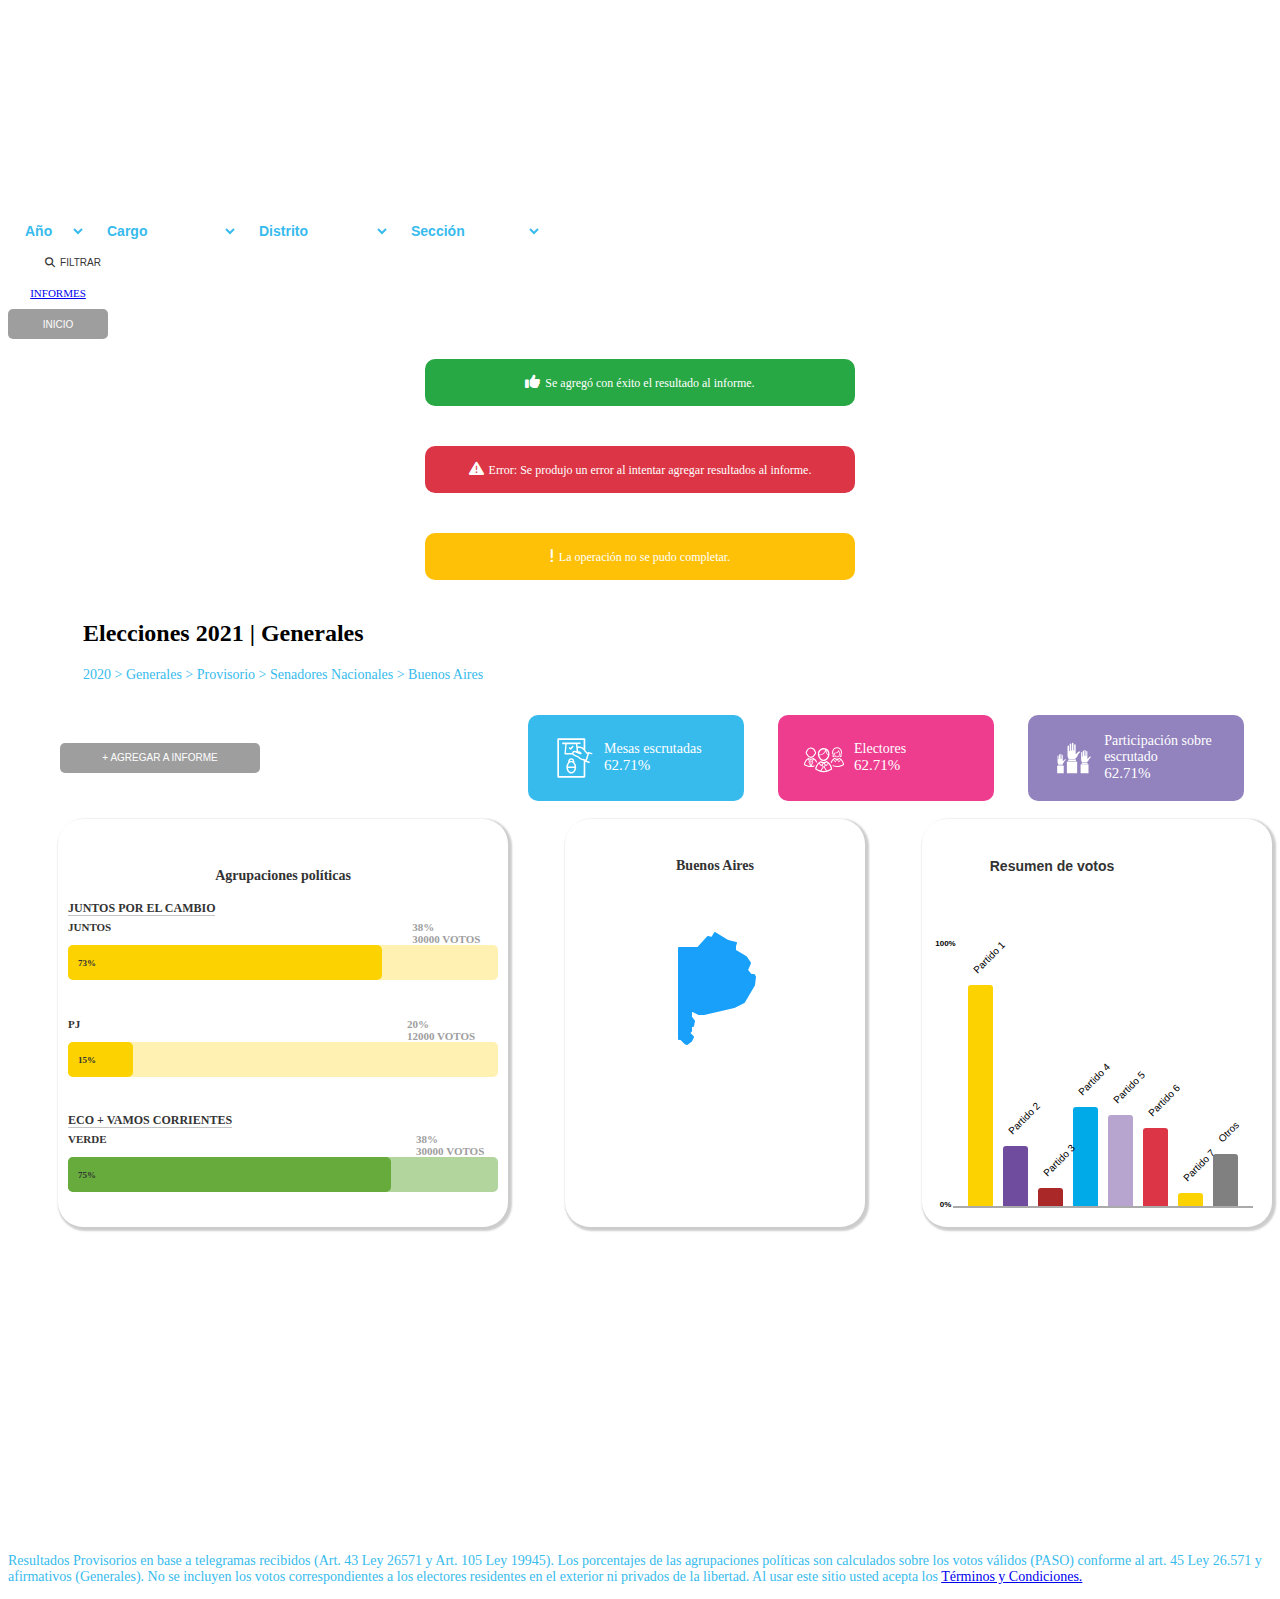
==== generales.html @ 46544682 "Combo secciones" ====
<!DOCTYPE html>
<html lang="es">

<head>
    <meta charset="UTF-8" />
    <meta name="viewport" content="width=device-width, initial-scale=1.0" />
    <title>Sistema de Publicación de Resultados Electorales</title>
    <link rel="shortcut icon" type="image/png" href="img/icons/favicon-16x16.png">
    <link rel="stylesheet" href="https://cdnjs.cloudflare.com/ajax/libs/font-awesome/6.4.2/css/all.min.css">
    <script src="js/general.js" defer></script>
    <!-- Estilos CSS -->
    <link rel="stylesheet" href="css/common.css" />
    <link rel="stylesheet" href="CSS/pages/generales.css" />
</head>

<body>
    <header>
        <!--Barra de logo portal-->
        <div class="header-page">
            <a href="index.html">
                <img src="img/Logo_DINE_negativo.png" alt="logo" class="logo" href="index.html">
            </a>
        </div>
        <!--Barra de menú principal-->

        <div class="segunda-cabecera">

            <div class="desplegables">
                <select id="filtro-año">
                    <option selected disabled>Año</option>
                </select>
                <select id="filtro-cargo">
                    <option selected disabled>Cargo</option>
                </select>
                <select id="filtro-distrito">
                    <option selected disabled>Distrito</option>
                </select>
                <input type="hidden" id="hdSeccionProvincial" name="hdSeccionProvincial">
                <select id="filtro-seccion">
                    <option selected disabled>Sección</option>
                </select>
            </div>



            <button id="boton-filtro"><i class="fa-solid fa-search"></i><span
                    class="texto-boton"></span>Filtrar</button>
            <a class="active" href="informes.html">Informes</a>
            <!--<a href="#contact">Contacto</a>-->
            <div class="contenedor-boton-inicio">
                <a href="index.html"><button id="boton-inicio">Inicio</button></a>
            </div>

        </div>



    </header>
    <!-- Contenido principal de la página -->
    <main>
        <section id="sec-titulo">
            <!--Seccion para agregar una palicula favorita por codigo-->
            <div class="container">
                <div class="mensaje-1"><i class="fa-solid fa-thumbs-up"></i>Se agregó con éxito el resultado al informe.
                </div>
                <div class="mensaje-2"><i class="fa-solid fa-exclamation-triangle"></i>Error: Se produjo un error al
                    intentar agregar resultados al informe.</div>
                <div class="mensaje-3"><i class="fa-solid fa-exclamation"></i>La operación no se pudo completar.</div>
            </div>
            <h2>Elecciones 2021 | Generales</h2>
            <p>2020 > Generales > Provisorio > Senadores Nacionales > Buenos Aires</p>

        </section>
        <section id="sec-contenido">
            <!--Seccion para contenido de la página-->

            <table>

                <tr>
                    <td id="boton-celda">
                        <button id="agregar-informe">+ AGREGAR A INFORME</button>
                    </td>

                    <div class="recuadros-informativos">

                        <td>


                            <div id="mesas-escrutadas">
                                <svg version="1.1" id="Capa_1" xmlns="http://www.w3.org/2000/svg"
                                    xmlns:xlink="http://www.w3.org/1999/xlink" x="0px" y="0px" width="841.889px"
                                    height="595.281px" viewBox="0 0 841.889 595.281"
                                    enable-background="new 0 0 841.889 595.281" xml:space="preserve"
                                    class="v-icon__component theme--light"
                                    style="font-size: 50px; height: 50px; width: 60px;">
                                    <g>
                                        <path fill="#FFFFFF"
                                            d="M671.434,227.503l-43.614-14.145c-2.358-1.179-4.716-1.179-8.252,1.179
                                                                c-2.357,1.179-4.715,3.536-4.715,5.894l-1.179,3.536c-9.431-8.251-22.396-20.039-34.185-35.363V31.827
                                                                c0-7.072-5.894-11.788-11.788-11.788H198.746c-7.073,0-11.788,5.895-11.788,11.788v530.448c0,7.072,4.715,11.787,11.788,11.787
                                                                h368.955c7.073,0,11.788-4.715,11.788-11.787V348.917c1.179,2.357,3.536,3.536,4.715,4.716l44.794,14.145c1.179,0,2.357,0,3.536,0
                                                                c4.715,0,8.251-2.357,9.43-7.072s-1.179-10.609-5.894-12.967l0,0l-34.185-11.787l30.648-102.554l34.185,10.608l0,0
                                                                c4.715,1.179,10.608-1.179,12.966-7.072C679.685,234.576,676.149,228.682,671.434,227.503z M555.914,550.487H210.533V43.615
                                                                h345.381v113.162c-29.47-25.934-77.799-21.218-83.693-20.039l-3.536-34.185h35.363c5.894,0,10.609-4.715,10.609-10.609
                                                                c0-5.894-4.716-10.608-10.609-10.608H262.4c-4.715,2.357-9.43,7.072-9.43,12.966c0,5.895,4.715,10.609,10.608,10.609h35.363
                                                                l-11.787,132.022c0,2.357,1.179,5.894,2.357,8.251c2.357,2.358,4.715,3.537,7.072,3.537h103.731
                                                                c5.895,9.43,15.324,12.966,16.503,14.145c0,0,29.47,15.324,51.866,24.755c12.967,5.894,15.324,9.43,20.039,14.145
                                                                c2.357,3.537,5.894,7.073,10.609,10.609c14.146,12.967,34.185,14.146,40.078,15.324l17.682,4.715L555.914,550.487z
                                                                M456.897,203.927l-8.251-3.536c-1.179-1.179-17.682-8.251-31.827-3.536c-8.251,2.357-14.145,8.251-18.86,17.682
                                                                c-2.357,4.715-3.536,8.251-3.536,12.967h-87.229l10.608-122.593h130.844L456.897,203.927z M585.383,319.448l-42.436-11.788
                                                                c-1.179,0-2.357,0-3.536,0c0,0-17.682,0-28.291-9.431c-3.536-3.536-5.894-7.072-8.251-9.43
                                                                c-5.894-7.073-11.788-12.967-27.112-20.039c-22.396-9.431-50.687-24.755-51.865-24.755c0,0-7.073-3.536-9.431-9.43
                                                                c-1.179-3.536-1.179-7.072,1.179-10.609c2.357-4.715,4.716-5.894,7.073-7.072c5.894-2.357,14.145,1.179,17.682,2.357l62.475,25.933
                                                                c4.715,1.18,15.324,4.716,22.396-2.357c4.715-4.715,3.536-11.787-2.357-21.218c-10.609-16.503-29.469-20.039-37.721-20.039
                                                                c-1.179,0-2.357,0-2.357,0c-1.179,0-2.357,0-3.536,0l0,0l-4.716-36.542l-1.179-8.251c0,0,0,0,1.179,0
                                                                c0,0,56.581-8.252,76.621,24.754c15.323,25.933,38.899,50.688,56.58,62.475L585.383,319.448z">
                                        </path>
                                        <path fill="#FFFFFF"
                                            d="M368.49,179.174c2.357,1.179,3.536,2.357,5.894,2.357l0,0l0,0c3.536,0,5.895-1.179,8.252-3.536
                                                                l29.469-35.363c3.536-4.715,2.357-10.609-1.179-14.146c-2.357-1.179-4.715-2.357-7.072-2.357c-2.358,0-4.716,1.179-7.073,3.536
                                                                l-12.966,15.324l-9.431,11.788l-5.894-4.716l-4.715-3.536c-4.716-3.536-10.609-2.357-14.146,2.357
                                                                c-3.536,4.716-2.357,10.609,2.357,14.146L368.49,179.174z">
                                        </path>
                                        <path fill="#FFFFFF"
                                            d="M427.428,359.526c0-2.357,0-3.536,0-5.894c0,0,0,0,0-1.18l0,0l0,0c0-28.29-20.039-50.688-44.793-50.688
                                                                c-24.755,0-44.794,22.397-44.794,50.688l0,0l0,0c0,2.358,0,4.716,0,7.073c-14.145,16.503-23.575,40.078-23.575,67.189l0,0l0,0
                                                                c0,48.33,30.648,88.408,68.369,88.408c37.72,0,68.368-40.078,68.368-88.408l0,0l0,0
                                                                C451.003,399.604,441.573,376.029,427.428,359.526z M382.635,495.085c-23.576,0-43.615-25.933-47.151-57.76h94.302
                                                                C427.428,469.152,407.389,495.085,382.635,495.085z M406.21,344.202c-7.073-3.536-15.324-5.894-23.575-5.894
                                                                c-8.252,0-16.503,2.357-23.576,5.894c3.537-12.967,12.967-21.218,23.576-21.218C394.422,321.805,403.853,331.235,406.21,344.202z
                                                                M382.635,358.347c23.575,0,43.614,24.754,47.15,57.76h-94.302C339.02,383.101,359.059,358.347,382.635,358.347z">
                                        </path>
                                    </g>


                                    <div id="textos-recuadros">
                                        <p>Mesas escrutadas
                                        <div id="textos-recuadros-2">62.71%</div>
                                        </p>
                                    </div>
                                </svg>
                            </div>
                        </td>
                        <td>
                            <div id="electores">
                                <svg version="1.1" id="Layer_1" xmlns="http://www.w3.org/2000/svg"
                                    xmlns:xlink="http://www.w3.org/1999/xlink" x="0px" y="0px" width="841.889px"
                                    height="595.281px" viewBox="0 0 841.889 595.281"
                                    enable-background="new 0 0 841.889 595.281" xml:space="preserve"
                                    class="v-icon__component theme--light"
                                    style="font-size: 50px; height: 50px; width: 60px;">
                                    <title>comunidad</title>
                                    <path fill="#FFFFFF"
                                        d="M462.824,342.115h-0.59c-3.125-1.252-6.67-0.854-9.438,1.062c-10.771,7.341-23.424,11.436-36.453,11.797
                                                                c-13.2-0.436-26.022-4.519-37.043-11.797c-2.89-1.642-6.43-1.642-9.319,0c-54.148,26.779-76.682,98.859-71.845,112.897
                                                                c0.632,1.725,1.735,3.237,3.186,4.365c34.136,22.816,73.983,35.608,115.021,36.925c41.28-0.521,81.446-13.472,115.257-37.161
                                                                c1.454-1.173,2.557-2.724,3.186-4.482C539.387,440.739,516.973,368.659,462.824,342.115z M458.813,359.693
                                                                c5.067,2.88,9.848,6.237,14.275,10.027l-21.707,27.016l-21.353-26.426c10.135-1.979,19.866-5.647,28.784-10.854V359.693z
                                                                M434.039,395.084l-17.342,20.999c0,0,0,0.59,0,0.826c0,0.235,0,0,0-0.826l-17.224-20.999l17.578-21.471L434.039,395.084z
                                                                M373.992,359.693c8.952,5.199,18.728,8.83,28.902,10.735l-21.588,26.308l-22.061-27.252c4.616-3.762,9.55-7.117,14.746-10.027
                                                                V359.693z M315.007,447.464c5.307-26.169,17.715-50.372,35.863-69.957l25.6,32.088c1.272,1.329,3,2.13,4.837,2.241
                                                                c1.824-0.022,3.548-0.841,4.719-2.241l4.837-5.898l12.977,15.69l-31.853,52.497c-20.349-4.863-39.705-13.204-57.216-24.656
                                                                L315.007,447.464z M416.579,478.725c-10.703-0.196-21.366-1.381-31.852-3.539l31.852-52.143l32.088,52.496
                                                                c-10.662,1.965-21.481,2.952-32.323,2.95L416.579,478.725z M461.29,472.709l-32.441-52.851l12.977-15.69l4.955,5.898
                                                                c1.138,1.441,2.883,2.27,4.719,2.242l0,0c1.824-0.023,3.548-0.842,4.719-2.242l25.718-32.56
                                                                c18.07,19.442,30.544,43.411,36.099,69.367c-17.312,11.868-36.609,20.539-56.979,25.6L461.29,472.709z">
                                    </path>
                                    <path fill="#FFFFFF" d="M416.462,340.935c45.3,0,81.753-54.856,81.753-100.157c1.717-45.184-33.521-83.204-78.705-84.92
                                                                s-83.204,33.521-84.92,78.706c-0.078,2.07-0.078,4.144,0,6.214C334.59,286.079,371.043,340.935,416.462,340.935z M480.756,240.778
                                                                c0,1.298,0,2.596,0,3.894c-18.168-6.606-25.364-40.229-27.842-56.98C470.381,199.714,480.797,219.574,480.756,240.778z
                                                                M352.05,240.778c0.387-35.316,29.094-63.76,64.412-63.822c7.58,0.036,15.093,1.435,22.178,4.129
                                                                c-5.771,25.088-21.943,46.535-44.475,58.985c-12.627,7.394-27.523,9.911-41.88,7.079C352.168,244.553,352.05,242.666,352.05,240.778
                                                                z M362.549,260.244c13.056-0.269,25.851-3.71,37.278-10.028c19.154-10.271,34.437-26.506,43.531-46.244
                                                                c4.719,20.645,14.864,47.188,35.392,53.087c-6.96,32.56-33.268,66.418-62.406,66.418s-54.03-32.089-61.816-63.94
                                                                C357.182,259.952,359.863,260.188,362.549,260.244z">
                                    </path>
                                    <path fill="#FFFFFF"
                                        d="M542.454,249.036l0.944,3.186c0.522,1.727,0.839,3.508,0.943,5.309l0,0c-0.551,1.18-1.966,3.657-4.247,7.433
                                                                l-1.062,1.77c-1.563,2.695-1.181,6.096,0.943,8.376c6.438,6.525,14.637,11.034,23.595,12.977c0.584,0.114,1.185,0.114,1.77,0
                                                                c3.892,0.367,7.345-2.489,7.713-6.381c0.352-3.722-2.251-7.075-5.943-7.658c-4.577-1.021-8.934-2.859-12.859-5.427
                                                                c1.602-2.582,2.87-5.356,3.775-8.258c0.116-1.177,0.116-2.362,0-3.539c-0.062-3.077-0.537-6.133-1.416-9.083l-0.943-3.422
                                                                c0-1.298-0.826-2.595-1.18-3.893v-1.18c-3.318-7.425-5.047-15.462-5.073-23.595c0.729-30.418,25.977-54.486,56.395-53.759
                                                                s54.486,25.977,53.759,56.395c-0.187,7.795-2.025,15.461-5.395,22.492l-2.124,7.433c-0.941,3.021-1.457,6.157-1.533,9.319
                                                                c-0.116,1.177-0.116,2.362,0,3.539c-0.056,0.352-0.056,0.71,0,1.062c0.976,2.515,2.201,4.926,3.657,7.196
                                                                c-2.936,1.979-6.159,3.49-9.556,4.483c-3.891,0.815-6.383,4.629-5.567,8.52c0.815,3.89,4.63,6.382,8.52,5.566
                                                                c0.443-0.093,0.877-0.228,1.294-0.401c7.512-2.082,14.32-6.159,19.701-11.797c2.093-2.286,2.518-5.642,1.062-8.376l-1.062-1.77
                                                                c-0.943-1.534-3.421-5.663-4.246-7.314v-0.59c0.017-1.81,0.336-3.604,0.943-5.309c0.59-2.478,1.298-4.837,1.77-6.371
                                                                c15.945-34.834,0.633-75.999-34.201-91.944s-75.999-0.633-91.944,34.201c-8.279,18.087-8.396,38.857-0.319,57.036L542.454,249.036z">
                                    </path>
                                    <path fill="#FFFFFF"
                                        d="M642.375,297.64c-2.532-1.03-5.412-0.72-7.668,0.825c-8.872,5.963-19.276,9.24-29.965,9.438
                                                                c-10.801-0.386-21.289-3.732-30.318-9.674c-2.138-1.544-4.956-1.771-7.313-0.59l0,0c-23.636,13.269-41.938,34.323-51.789,59.575
                                                                c3.657,4.247,7.078,8.612,10.263,12.977c5.804-16.099,14.791-30.863,26.426-43.413l24.42,27.134
                                                                c0.923,1.054,2.257,1.656,3.657,1.651l0,0c1.508-0.124,2.886-0.899,3.775-2.124l20.526-29.729l20.881,30.201
                                                                c0.928,1.18,2.285,1.943,3.775,2.123l0,0c1.43-0.02,2.79-0.615,3.774-1.651l24.893-27.134c15.105,16.03,25.513,35.905,30.082,57.452
                                                                c-24.783,16.33-53.728,25.214-83.405,25.6c-22.516-0.792-44.649-6.045-65.12-15.454c3.217,5.863,6.131,11.888,8.73,18.05
                                                                c18.353,6.987,37.713,10.971,57.334,11.797c33.779-0.463,66.647-11.022,94.376-30.318c1.199-0.993,2.098-2.301,2.596-3.775
                                                                C705.608,378.923,687.204,319.819,642.375,297.64z M579.615,342.705l-20.881-22.65c3.726-2.86,7.67-5.425,11.797-7.668
                                                                c7.562,4.349,15.827,7.343,24.42,8.848L579.615,342.705z M629.989,342.705l-14.864-21.353c8.595-1.564,16.855-4.598,24.42-8.966
                                                                c4.164,2.182,8.113,4.749,11.797,7.668L629.989,342.705z">
                                    </path>
                                    <path fill="#FFFFFF"
                                        d="M628.337,190.877c-1.385-2.284-4.359-3.014-6.644-1.628c-1.115,0.676-1.91,1.773-2.204,3.044
                                                                c-6.253,27.959-24.774,29.492-39.639,30.79c-8.729,0.708-18.639,1.651-18.639,11.207c0,24.185,19.465,53.323,43.53,53.323
                                                                c24.066,0,43.649-29.139,43.649-53.323C643.531,219.045,636.794,204.462,628.337,190.877z M604.743,278.057
                                                                c-17.932,0-33.976-24.42-34.094-43.649c3.214-1.169,6.607-1.768,10.027-1.77c13.213-1.18,34.447-2.949,44.711-27.251
                                                                c5.456,9.175,9.925,18.903,13.331,29.021C638.719,253.637,622.792,278.057,604.743,278.057z">
                                    </path>
                                    <path fill="#FFFFFF"
                                        d="M313.709,362.996c3.304-4.011,6.843-7.903,10.5-11.797c-10.078-22.699-27.316-41.47-49.076-53.44l0,0
                                                                c-2.572-1.03-5.487-0.721-7.786,0.825c-8.815,5.99-19.19,9.271-29.847,9.438c-10.771-0.347-21.232-3.697-30.2-9.674
                                                                c-2.422-1.345-5.365-1.345-7.786,0c-44.476,22.061-62.879,81.046-58.985,92.606c0.544,1.449,1.483,2.717,2.713,3.657
                                                                c28.015,18.697,60.712,29.161,94.377,30.201c16.017-0.268,31.911-2.851,47.188-7.669c1.908-5.903,4.153-11.693,6.724-17.341
                                                                c-14.479,5.61-29.701,9.067-45.183,10.263l25.01-51.553c1.152-2.354,0.273-5.196-2.005-6.488l-10.146-5.898l21.234-27.605
                                                                C295.008,330.396,306.432,345.669,313.709,362.996z M153.741,384.349c5.684-25.848,19.895-49.032,40.346-65.828l21.234,27.487
                                                                l-10.146,5.898c-2.234,1.332-3.06,4.165-1.887,6.488l24.892,51.554C201.697,407.4,176.191,398.629,153.741,384.349z
                                                                M232.192,396.146l-18.285-37.751l10.971-6.488c1.257-0.7,2.157-1.9,2.478-3.304c0.226-1.408-0.114-2.85-0.943-4.011l-24.303-32.088
                                                                l0,0c9.059,5.185,19.108,8.401,29.493,9.438c0.472,22.65,0.708,55.564,0.59,73.731V396.146z M247.764,344.593
                                                                c-1.677,2.163-1.283,5.275,0.879,6.952c0.171,0.132,0.35,0.253,0.536,0.362l10.972,6.488l-17.932,38.341c0-12.505,0-35.392,0-74.204
                                                                c10.56-1.072,20.771-4.369,29.965-9.673l0,0L247.764,344.593z">
                                    </path>
                                    <path fill="#FFFFFF"
                                        d="M180.521,255.171c5.19,10.382,23.594,41.525,56.743,41.525c33.15,0,51.554-31.144,56.744-41.525
                                                                c7.55-3.822,12.906-10.921,14.511-19.229c4.03-10.152,3.024-21.612-2.714-30.908c-1.321-1.697-2.869-3.205-4.601-4.482
                                                                c-9.042-35.281-44.972-56.552-80.253-47.51c-23.321,5.977-41.532,24.188-47.509,47.51c-1.962,1.255-3.68,2.854-5.073,4.719
                                                                c-5.66,9.234-6.664,20.588-2.713,30.672C167.249,244.36,172.775,251.508,180.521,255.171z M180.521,214.235
                                                                c1.003-1.31,2.491-2.16,4.129-2.359l0,0c0.77,0.139,1.506-0.372,1.645-1.142c0.003-0.013,0.005-0.025,0.007-0.038
                                                                c3.3-27.756,28.475-47.581,56.23-44.281c23.217,2.76,41.521,21.064,44.28,44.281c0.178,0.805,0.959,1.325,1.77,1.18
                                                                c1.693,0.124,3.247,0.987,4.247,2.359c1.651,2.241,3.067,7.078,0,17.342c-1.415,4.954-4.247,10.735-8.848,9.438
                                                                c-0.716-0.241-1.494,0.122-1.77,0.825c-7.668,19.584-24.892,39.284-45.772,39.284s-38.223-19.818-45.891-39.52
                                                                c-0.238-0.571-0.797-0.944-1.416-0.944l0,0c-4.601,1.534-7.55-4.364-8.966-9.319c-2.595-10.027-1.18-14.864,0.473-17.105H180.521z">
                                    </path>
                                </svg>
                                <div id="textos-recuadros">
                                    <p>Electores
                                    <div id="textos-recuadros-2">62.71%</div>
                                    </p>
                                </div>
                        </td>
                        <td>
                            <div id="participacion-escrutado">

                                <svg version="1.1" id="Layer_1" xmlns="http://www.w3.org/2000/svg"
                                    xmlns:xlink="http://www.w3.org/1999/xlink" x="0px" y="0px" width="841.889px"
                                    height="595.281px" viewBox="0 0 841.889 595.281"
                                    enable-background="new 0 0 841.889 595.281" xml:space="preserve"
                                    class="v-icon__component theme--light"
                                    style="font-size: 50px; height: 50px; width: 80px;">
                                    <title>participacion</title>
                                    <path fill="#FFFFFF"
                                        d="M508.832,212.347c-2.05-2.229-4.488-4.068-7.195-5.427c-2.793-1.033-5.824-1.238-8.73-0.59
                        c-1.705,0.26-3.37,0.735-4.955,1.416c-10.957,5.935-20.277,14.485-27.133,24.892c-4.26,6.344-10.35,11.24-17.46,14.038V116.909
                        c1.236-5.799-2.462-11.501-8.261-12.737s-11.502,2.462-12.737,8.261c-0.315,1.476-0.315,3.001,0,4.477v70.782
                        c0,2.802-2.271,5.073-5.073,5.073s-5.072-2.271-5.072-5.073V97.326c0.751-6.472-3.886-12.327-10.357-13.079
                        c-0.048-0.006-0.095-0.011-0.143-0.016c-6.479,0.673-11.188,6.473-10.515,12.953c0.005,0.047,0.011,0.095,0.016,0.142v90.247
                        c0,2.802-2.271,5.073-5.072,5.073c-2.802,0-5.073-2.271-5.073-5.073v-80.81c0.771-6.364-3.682-12.18-10.027-13.095
                        c-6.48,0.673-11.188,6.473-10.515,12.953c0.005,0.047,0.01,0.095,0.016,0.142v90.365c0,2.802-2.271,5.073-5.073,5.073
                        s-5.072-2.271-5.072-5.073v-61.816c0.751-6.472-3.886-12.327-10.357-13.079c-0.048-0.005-0.095-0.011-0.143-0.016
                        c-6.48,0.674-11.188,6.473-10.515,12.953c0.005,0.047,0.01,0.095,0.016,0.142v128.234c-1.572,18.48,6.725,36.419,21.824,47.188
                        h81.636c11.325-6.8,20.806-16.28,27.605-27.605c2.595-4.837,4.837-9.319,7.078-13.566c6.687-16.377,16.459-31.315,28.785-44.003
                        c3.446-2.846,7.115-5.409,10.971-7.668c1.093-0.64,1.863-1.711,2.123-2.949C509.631,214.033,509.414,213.078,508.832,212.347z">
                                    </path>
                                    <path fill="#FFFFFF" d="M328.573,348.25h127.645c4.495,0,8.14,3.645,8.14,8.14l0,0v154.66l0,0H320.552l0,0V356.272
                        C320.615,351.868,324.17,348.313,328.573,348.25z"></path>
                                    <rect x="339.073" y="317.695" fill="#FFFFFF" width="108.061" height="22.533"></rect>
                                    <path fill="#FFFFFF" d="M657.24,282.422c-1.578-1.706-3.458-3.105-5.544-4.129c-2.162-0.592-4.444-0.592-6.606,0
                        c-1.346,0.213-2.655,0.61-3.894,1.18c-8.328,4.552-15.416,11.073-20.645,18.993c-3.306,4.799-7.938,8.529-13.331,10.736v-99.804
                        c1.083-4.431-1.632-8.899-6.062-9.982c-4.431-1.082-8.899,1.632-9.982,6.062c-0.314,1.288-0.314,2.632,0,3.92V263.9
                        c0.207,2.307-1.473,4.354-3.774,4.602c-2.343-0.122-4.143-2.12-4.021-4.462c0.002-0.047,0.005-0.093,0.009-0.14v-69.484
                        c1.083-4.431-1.632-8.899-6.062-9.981c-4.431-1.083-8.899,1.631-9.982,6.062c-0.314,1.288-0.314,2.632,0,3.92v69.013
                        c0.373,2.117-1.041,4.137-3.159,4.51c-2.117,0.372-4.136-1.042-4.509-3.159c-0.078-0.447-0.078-0.904,0-1.351v-61.816
                        c0.939-4.463-1.918-8.843-6.381-9.781c-4.463-0.939-8.842,1.917-9.781,6.381c-0.235,1.121-0.235,2.279,0,3.4v69.721
                        c0.737,2.02-0.303,4.255-2.322,4.992c-2.02,0.736-4.254-0.303-4.991-2.322c-0.315-0.862-0.315-1.808,0-2.67v-47.188
                        c0.938-4.463-1.918-8.842-6.381-9.781s-8.843,1.918-9.781,6.381c-0.236,1.121-0.236,2.279,0,3.4v98.152
                        c-1.186,13.88,4.937,27.377,16.162,35.627h62.524c8.877-5.241,16.299-12.623,21.588-21.471l5.309-10.382
                        c5.146-12.51,12.633-23.922,22.061-33.622c2.67-2.135,5.467-4.104,8.376-5.898c0.834-0.489,1.431-1.3,1.652-2.241
                        C657.869,283.641,657.694,282.938,657.24,282.422z"></path>
                                    <path fill="#FFFFFF" d="M519.332,386.472h97.68c3.453,0,6.252,2.799,6.252,6.252v117.971l0,0H512.608l0,0V392.724
                        c-0.01-3.453,2.781-6.26,6.234-6.27C519.006,386.454,519.169,386.46,519.332,386.472z">
                                    </path>
                                    <rect x="527.354" y="363.114" fill="#FFFFFF" width="82.698" height="17.224"></rect>
                                    <path fill="#FFFFFF" d="M304.508,320.173c-1.309-1.415-2.869-2.575-4.602-3.421c-1.851-0.524-3.812-0.524-5.662,0l-3.186,0.943
                        c-6.955,3.823-12.869,9.291-17.224,15.927c-2.748,4.048-6.654,7.173-11.207,8.966v-83.76c0.419-4.117-2.505-7.824-6.606-8.376
                        c-4.149,0.493-7.14,4.218-6.725,8.376v45.536c0.135,1.95-1.337,3.641-3.287,3.774c-0.005,0.001-0.011,0.001-0.016,0.001
                        c-1.909-0.187-3.322-1.861-3.186-3.775v-57.688c0.352-4.139-2.607-7.824-6.725-8.376c-4.116,0.552-7.075,4.237-6.724,8.376v57.688
                        c0.343,1.792-0.831,3.523-2.623,3.866c-1.792,0.344-3.522-0.831-3.865-2.623c-0.079-0.41-0.079-0.832,0-1.243v-51.671
                        c0.412-4.134-2.593-7.824-6.725-8.258c-4.1,0.493-7.071,4.144-6.725,8.258v57.688c0.001,1.759-1.425,3.186-3.184,3.187
                        s-3.186-1.425-3.187-3.184c0-0.001,0-0.002,0-0.003v-39.049c0.352-4.139-2.607-7.824-6.725-8.376
                        c-4.149,0.493-7.139,4.218-6.725,8.376v82.58c-1.079,11.861,4.222,23.405,13.921,30.318h52.144
                        c7.469-4.531,13.645-10.91,17.931-18.521l4.483-8.612c4.286-10.447,10.533-19.979,18.403-28.077c2.212-1.854,4.58-3.511,7.078-4.954
                        c0.715-0.38,1.199-1.085,1.298-1.888C305.219,321.508,305.073,320.68,304.508,320.173z">
                                    </path>
                                    <path fill="#FFFFFF" d="M189.368,406.999h81.518c2.867,0,5.19,2.324,5.19,5.191v98.859l0,0h-91.898l0,0V412.19
                        C184.178,409.323,186.501,406.999,189.368,406.999z"></path>
                                    <rect x="195.975" y="387.534" fill="#FFFFFF" width="69.013" height="14.393"></rect>
                                </svg>
                                <div id="textos-recuadros">
                                    <p>Participación sobre escrutado
                                    <div id="textos-recuadros-2">62.71%</div>
                                    </p>
                                </div>
                            </div>
                        </td>
                </tr>
            </table>
           
                <div class="recuadros-contenedor">
                    <div class="agrupaciones">
                        <div class="agrupaciones-contenido">
                        <p>Agrupaciones políticas</p>
                        <p2>Juntos por el cambio</p2>
                        <br>
                        <div class="juntos">
                            <p3>Juntos</p3>
                            <p3 id="datos-agrupaciones1">38%<br>30000 votos</p3>
                        </div>
                        <div class="progress" style="background: var(--grafica-amarillo-claro);">
                            <div class="progress-bar" style="width:73%; background: var(--grafica-amarillo);">
                                <span class="progress-bar-text">73%</span>
                            </div>
                        </div>


                        <br>
                        <div class="pj">
                            <p3>PJ</p3>
                            <p3 id="datos-agrupaciones2">20%<br>12000 votos</p3>
                        </div>
                        <div class="progress" style="background: var(--grafica-amarillo-claro);">
                            <div class="progress-bar" style="width:15%; background: var(--grafica-amarillo);">
                                <span class="progress-bar-text">15%</span>
                            </div>
                        </div>
                        <br>
                        <p2>ECO + Vamos Corrientes</p2>
                        <br>
                        <div class="verde">
                            <p3>Verde</p3>
                            <p3 id="datos-agrupaciones3">38%<br>30000 votos</p3>
                        </div>
                        <div class="progress" style="background: rgba(102, 171, 60, 0.5);">
                            <div class="progress-bar" style="width:75%; background: var(--grafica-verde);">
                                <span class="progress-bar-text">75%</span>
                            </div>
                        </div>
                        </div>
                    </div>
                    
                    <div class="mapa">
                        <p>Buenos Aires</p>

                        <svg height="210" width="300">
                            <path class="leaflet-interactive" stroke="#18a0fb" stroke-opacity="1" stroke-width="2"
                                stroke-linecap="round" stroke-linejoin="round" fill="#18a0fb" fill-opacity="1"
                                fill-rule="evenodd"
                                d="M171 55L163 53L150 45L147 50L143 49L133 60L114 60L114 151L116 151L120 155L122 156L126 153L128 149L124 145L126 143L126 138L128 138L129 133L126 129L126 122L134 126L139 126L169 119L179 114L189 97L190 89L189 87L186 87L182 82L185 75L181 69L171 63L170 64L170 58z">
                            </path>
                        </svg>

                    </div>

                    <div class="resumen">
                        <div class="chart-wrap horizontal">

                            <p class="title">Resumen de votos</p>
                            <div class="grid">
                                <div class="bar" style="--bar-value:85%;--bar-color:var(--grafica-amarillo);"
                                    data-name="Partido 1" title="Your Blog 85%"></div>

                                <div class="bar" style="--bar-value:23%;--bar-color:var(--grafica-lila);"
                                    data-name="Partido 2" title="Medium 23%"></div>

                                <div class="bar" style="--bar-value:7%;--bar-color:var(--grafica-bordo);"
                                    data-name="Partido 3" title="Tumblr 7%"></div>

                                <div class="bar" style="--bar-value:38%;--bar-color:var(--grafica-celeste);"
                                    data-name="Partido 4" title="Facebook 38%"></div>

                                <div class="bar" style="--bar-value:35%;--bar-color:var(--grafica-lila-claro);"
                                    data-name="Partido 5" title="Youtube 35%"></div>

                                <div class="bar" style="--bar-value:30%;--bar-color:var(--mensaje-usuario-rojo);"
                                    data-name="Partido 6" title="LinkedIn 30%"></div>

                                <div class="bar" style="--bar-value:5%;--bar-color:var(--grafica-amarillo);"
                                    data-name="Partido 7" title="Twitter 5%"></div>

                                <div class="bar" style="--bar-value:20%;--bar-color:var(--grafica-gris);"
                                    data-name="Otros" title="Other 20%"></div>

                            </div>
                        </div>
                    </div>
                </div>
            

            <br>



        </section>

    </main>
    <!--Pie de página-->
    <footer>
        <img class="logo-footer" src="img/icons/Ministerio-del-Interior_pluma.1ab9a7a7.png">
        <img class="logo-footer" src="img/icons/Logo_DINE_negativo.a88f983e.png">
        <img class="logo-footer" src="img/icons/logos_001-10.4430c8d5.png">
        <p class="texto-footer">
            Resultados Provisorios en base a telegramas recibidos
            (Art. 43 Ley 26571 y Art. 105 Ley 19945).
            Los porcentajes de las agrupaciones políticas
            son calculados sobre los votos válidos (PASO)
            conforme al art. 45 Ley 26.571 y afirmativos (Generales).
            No se incluyen los votos correspondientes a los electores residentes
            en el exterior ni privados de la libertad.
            Al usar este sitio usted acepta los <a href="index.html">Términos y Condiciones.</a> </p>
    </footer>
</body>

</html>
---- CSS/pages/generales.css ----
@import url('https://fonts.googleapis.com/css?family=Roboto:100,300,400,500,700,900');
@import 'estilos.css';


.menu-principal {
    font-weight: bold;
    background-color: rgb(59, 59, 59);
    display: flex;
    align-items: center;
}



#boton-filtro {

    margin-left: 15px;
    color: var(--textos);
    border: none;
    background-color: white;
    border-radius: 15px;
    padding: 5px;
    font-family: #fff;
    font-size: 10px;
    text-transform: uppercase;
    text-align: center;
    display: inline-block;
    width: 100px;
    height: 30px;
    margin-top: 1px;
    cursor: pointer;

}

.texto-boton {
    margin-left: 5px;
}

.contenedor-boton-inicio {
    margin-left: auto;
}

#boton-inicio {
    color: white;
    background-color: var(--gris-claro);
    border-radius: 5px;
    padding: 5px;
    border: none;
    font-family: #fff;
    font-size: 10px;
    text-transform: uppercase;
    text-align: center;
    width: 100px;
    height: 30px;
    margin-top: 1px;
    cursor: pointer;
}

#boton-inicio:hover,
#boton-filtro:hover {
    color: var(--textos);
    background-color: #ddd;
}

.desplegables select {
    margin-left: 8px;
    background-color: transparent;
    border: none;
    font-size: 14px;
    height: 30px;
    padding: 5px;
    color: var(--celeste);
    font-weight: bold;
}

.active {
    font-style: normal;
    font-weight: normal;
    text-transform: uppercase;
    font-size: 11px;
    width: 100px;
    height: 30px;
    display: flex;
    align-items: center;
    justify-content: center;
    margin-top: 1px;
}

.container {
    display: flex;
    flex-direction: column;
}

.mensaje-1 {
    background-color: var(--mensaje-usuario-verde);
    width: 400px;
    margin: 20px auto;
    padding: 15px;
    border-radius: 10px;
    color: #FFffFF;
    font-size: 12px;
    font-weight: 200px;
    text-align: center;
}

.mensaje-2 {
    background-color: var(--mensaje-usuario-rojo);
    width: 400px;
    margin: 20px auto;
    padding: 15px;
    border-radius: 10px;
    color: #FFffFF;
    font-size: 12px;
    font-weight: 200px;
    text-align: center;
}

.mensaje-3 {
    background-color: var(--mensaje-usuario-amarillo);
    width: 400px;
    margin: 20px auto;
    padding: 15px;
    border-radius: 10px;
    color: #FFffFF;
    font-size: 12px;
    font-weight: 200px;
    text-align: center;
}

.fa-thumbs-up,
.fa-exclamation-triangle,
.fa-exclamation {
    margin-right: 5px;
    font-size: 15px;
}

p {
    font-size: 14px;
    color: var(--celeste);
}

#sec-titulo h2,
#sec-titulo p {
    text-indent: 75px;
}

#agregar-informe {
    background-color: var(--gris-claro);
    color: white;
    font-size: 10px;
    text-align: center;
    padding: 5px;
    border-radius: 5px;
    text-transform: uppercase;
    border: none;
    width: 200px;
    height: 30px;
    cursor: pointer;
}

#agregar-informe:hover {
    color: var(--textos);
}

.recuadros-informativos {
    display: flex;
    flex-direction: row;
    justify-content: center;
    align-items: start;
}

#mesas-escrutadas {
    background-color: var(--celeste);
}

#electores {
    background-color: var(--magenta);
}

#participacion-escrutado {
    background-color: var(--morado);
}

#mesas-escrutadas,
#electores,
#participacion-escrutado {
    border-radius: 10px;
    margin: 15px;
    width: 184px;
    height: 70px;
    padding: 0.5rem 1rem;
    display: flex;
    align-items: center;
}

#textos-recuadros p,
#textos-recuadros-2 {
    display: flex;
    flex-direction: column;
    color: #fff;
    margin-bottom: 0px;
}

#textos-recuadros p {
    font-weight: 500;
}

#textos-recuadros-2 {
    font-size: 15px;
}

#boton-celda {
    padding-left: 50px;
    padding-right: 250px;
}

.mapa {
    display: flex;
    flex-direction: column;
    align-items: flex-start, center;
    overflow: hidden;
    border-radius: 25px;
    Border: 1px var(borde-Grilla) solid;
    box-shadow: 2px 2px 2px 2px rgba(0, 0, 0, 0.2);
    height: 408px;
}


.resumen-titulo {
    overflow: hidden;
    border-radius: 25px;
    Border: 1px var(borde-Grilla) solid;
    box-shadow: 2px 2px 2px 1px rgba(0, 0, 0, 0.2);
}

.recuadros-contenedor {
    display: flex;
    justify-content: space-between;
    padding-left: 50px;
}



.agrupaciones {
   
    min-height: 325px;
    border-radius: 25px;
    border: 1px var(borde-Grilla) solid;
    box-shadow: 2px 2px 2px 2px rgba(0, 0, 0, 0.2);
    min-width: 450px;
    overflow: hidden;
    
    
}

.agrupaciones-contenido {
    overflow-y: scroll;
    padding: 10px;
}

.agrupaciones p,
.mapa p,
.resumen-titulo {

    color: var(--textos);
    text-align: center;
    font-weight: bold;
    Padding: 1.8em 0 0 0;
    White-space: nowrap;

}

.agrupaciones p2 {
    font-size: 12px;
    color: var(--textos);
    border-bottom: 1px solid var(--borde-Grilla);
    text-transform: uppercase;
    font-weight: bold;
}

.agrupaciones p3 {
    color: var(--textos);
    font-size: 11px;
    padding-top: 5px;
    text-transform: uppercase;
    font-weight: bold;
}


.progress {
    height: 35px;
    width: 100%;
    border-radius: 5px;
    margin-bottom: 15px;
}

.progress-bar {
    height: 100%;
    display: flex;
    align-items: center;
    transition: width 0.25s;
    border-radius: 5px;
}

.progress-bar-text {
    margin-left: 10px;
    font-weight: bold;
    color: var(--textos);
    font-size: 9px;
}

.juntos,
.pj,
.verde {
    display: flex;
    flex-direction: row;
}

#datos-agrupaciones1 {
    margin-left: 70%;
    color: var(--gris-claro);
}

#datos-agrupaciones2 {
    margin-left: 76%;
    color: var(--gris-claro);
}

#datos-agrupaciones3 {
    margin-left: 72%;
    color: var(--gris-claro);
}

.resumen {
    border-radius: 25px;
    Border: 1px var(borde-Grilla) solid;
    box-shadow: 2px 2px 2px 2px rgba(0, 0, 0, 0.2);
    min-width: 350px;
}


.chart-wrap {
    --chart-width: 260px;
    --grid-color: #aaa;
    --bar-thickness: 25px;
    --bar-rounded: 3px;
    --bar-spacing: 10px;
    font-family: sans-serif;
    width: var(--chart-width);
    
}

.chart-wrap .title {

    color: var(--textos);
    font-weight: bold;
    padding: 1.8em 0 2.8em;
    text-align: center;
    white-space: nowrap;
}

/* cuando definimos el gráfico en horizontal, lo giramos 90 grados */
.chart-wrap.horizontal .grid {
    transform: rotate(-90deg);
}

.chart-wrap.horizontal .bar::after {
    /* giramos las letras para horizontal*/
    transform: rotate(45deg);
    padding-top: 0px;
    display: block;
}

.chart-wrap .grid {
    margin-left: 50px;
    position: relative;
    padding: 5px 0 5px 0;
    height: 100%;
    width: 100%;
    border-left: 2px solid var(--grid-color);
    font-size: 10px;
}

/* posicionamos el % del gráfico*/
.chart-wrap .grid::before {
    font-size: 0.8em;
    font-weight: bold;
    content: '0%';
    position: absolute;
    left: -0.5em;
    top: -1.5em;
}

.chart-wrap .grid::after {
    font-size: 0.8em;
    font-weight: bold;
    content: '100%';
    position: absolute;
    right: -1.5em;
    top: -1.5em;
}

/* giramos las valores de 0% y 100% para horizontal */
.chart-wrap.horizontal .grid::before,
.chart-wrap.horizontal .grid::after {
    transform: rotate(90deg);
}

.chart-wrap .bar {
    width: var(--bar-value);
    height: var(--bar-thickness);
    margin: var(--bar-spacing) 0;
    background-color: var(--bar-color);
    border-radius: 0 var(--bar-rounded) var(--bar-rounded) 0;
}

.chart-wrap .bar:hover {
    opacity: 0.7;
}

.chart-wrap .bar::after {
    content: attr(data-name);
    margin-left: 100%;
    padding: 10px;
    display: inline-block;
    white-space: nowrap;
}

#filtro-año {
    width: 70px;
}

#filtro-distrito, #filtro-cargo, #filtro-seccion {

   width: 140px;
}
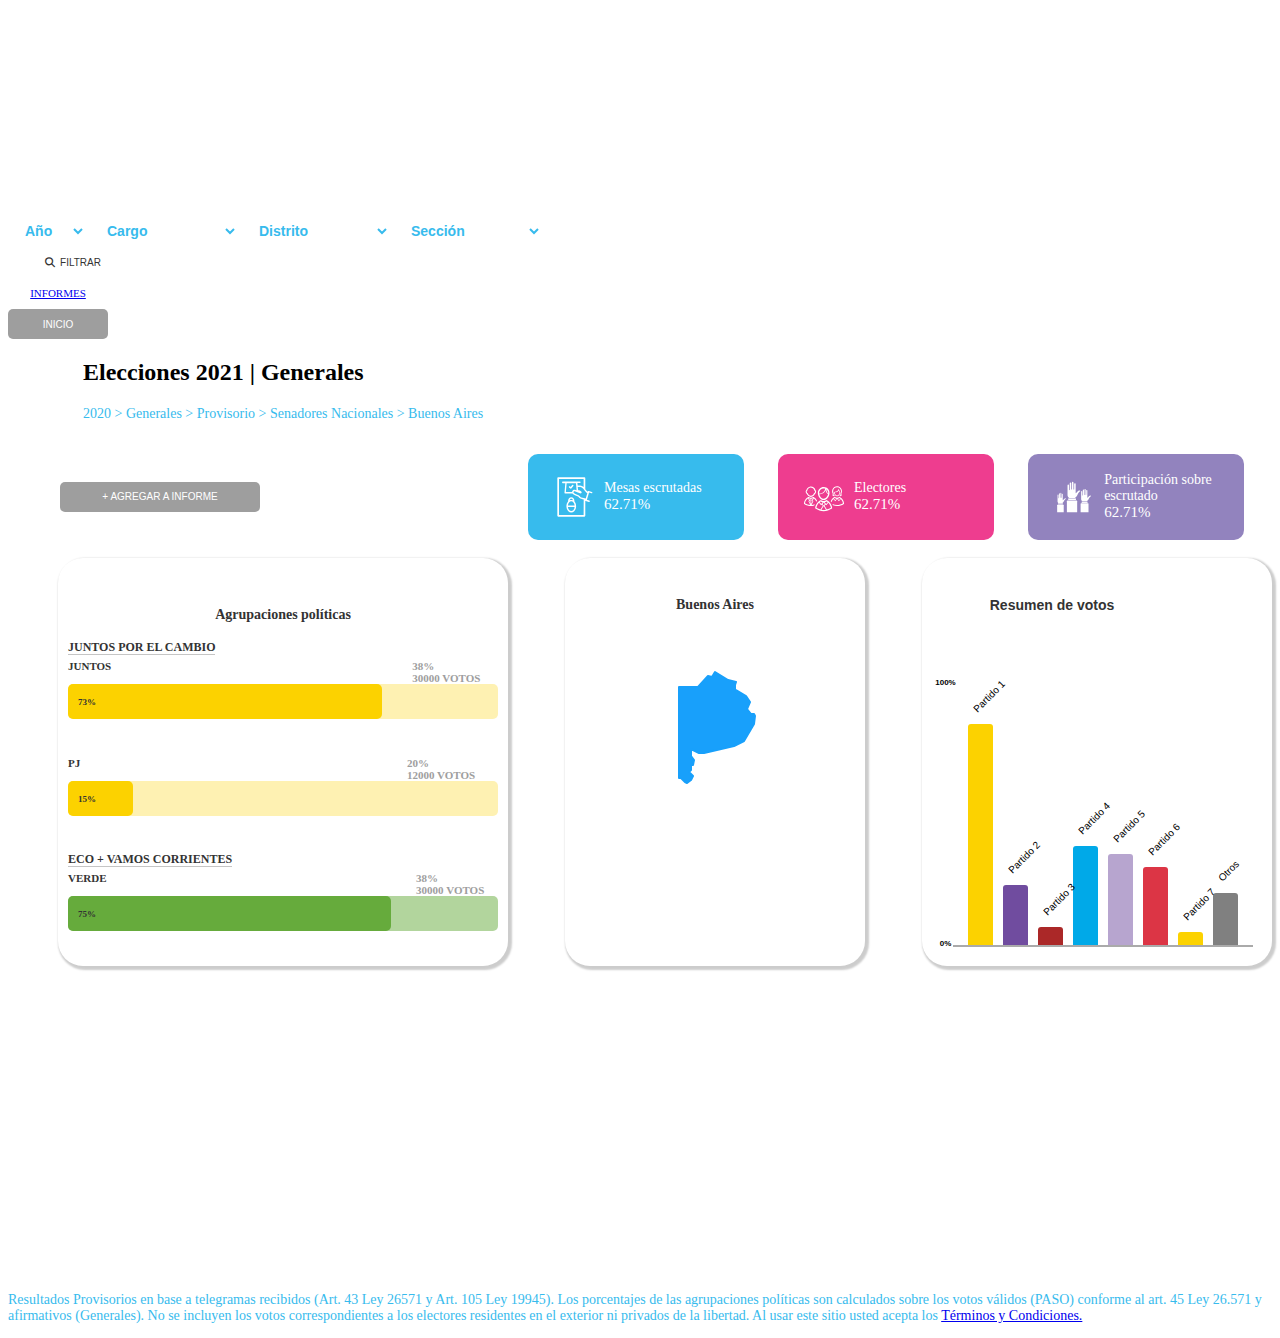
==== commit 199be713: "boton filtrar" ====
--- a/generales.html
+++ b/generales.html
@@ -61,11 +61,11 @@
         <section id="sec-titulo">
             <!--Seccion para agregar una palicula favorita por codigo-->
             <div class="container">
-                <div class="mensaje-1"><i class="fa-solid fa-thumbs-up"></i>Se agregó con éxito el resultado al informe.
+                <div class="mensaje-1" id="men1"><i class="fa-solid fa-thumbs-up"></i>Se agregó con éxito el resultado al informe.
                 </div>
-                <div class="mensaje-2"><i class="fa-solid fa-exclamation-triangle"></i>Error: Se produjo un error al
+                <div class="mensaje-2" id="men2"><i class="fa-solid fa-exclamation-triangle"></i>Error: Se produjo un error al
                     intentar agregar resultados al informe.</div>
-                <div class="mensaje-3"><i class="fa-solid fa-exclamation"></i>La operación no se pudo completar.</div>
+                <div class="mensaje-3" id="men3"><i class="fa-solid fa-exclamation"></i>La operación no se pudo completar.</div>
             </div>
             <h2>Elecciones 2021 | Generales</h2>
             <p>2020 > Generales > Provisorio > Senadores Nacionales > Buenos Aires</p>
--- a/CSS/pages/generales.css
+++ b/CSS/pages/generales.css
@@ -432,4 +432,8 @@
 #filtro-distrito, #filtro-cargo, #filtro-seccion {
 
    width: 140px;
-}+}
+
+.mensaje-1, .mensaje-2, .mensaje-3 {
+    display: none;
+}
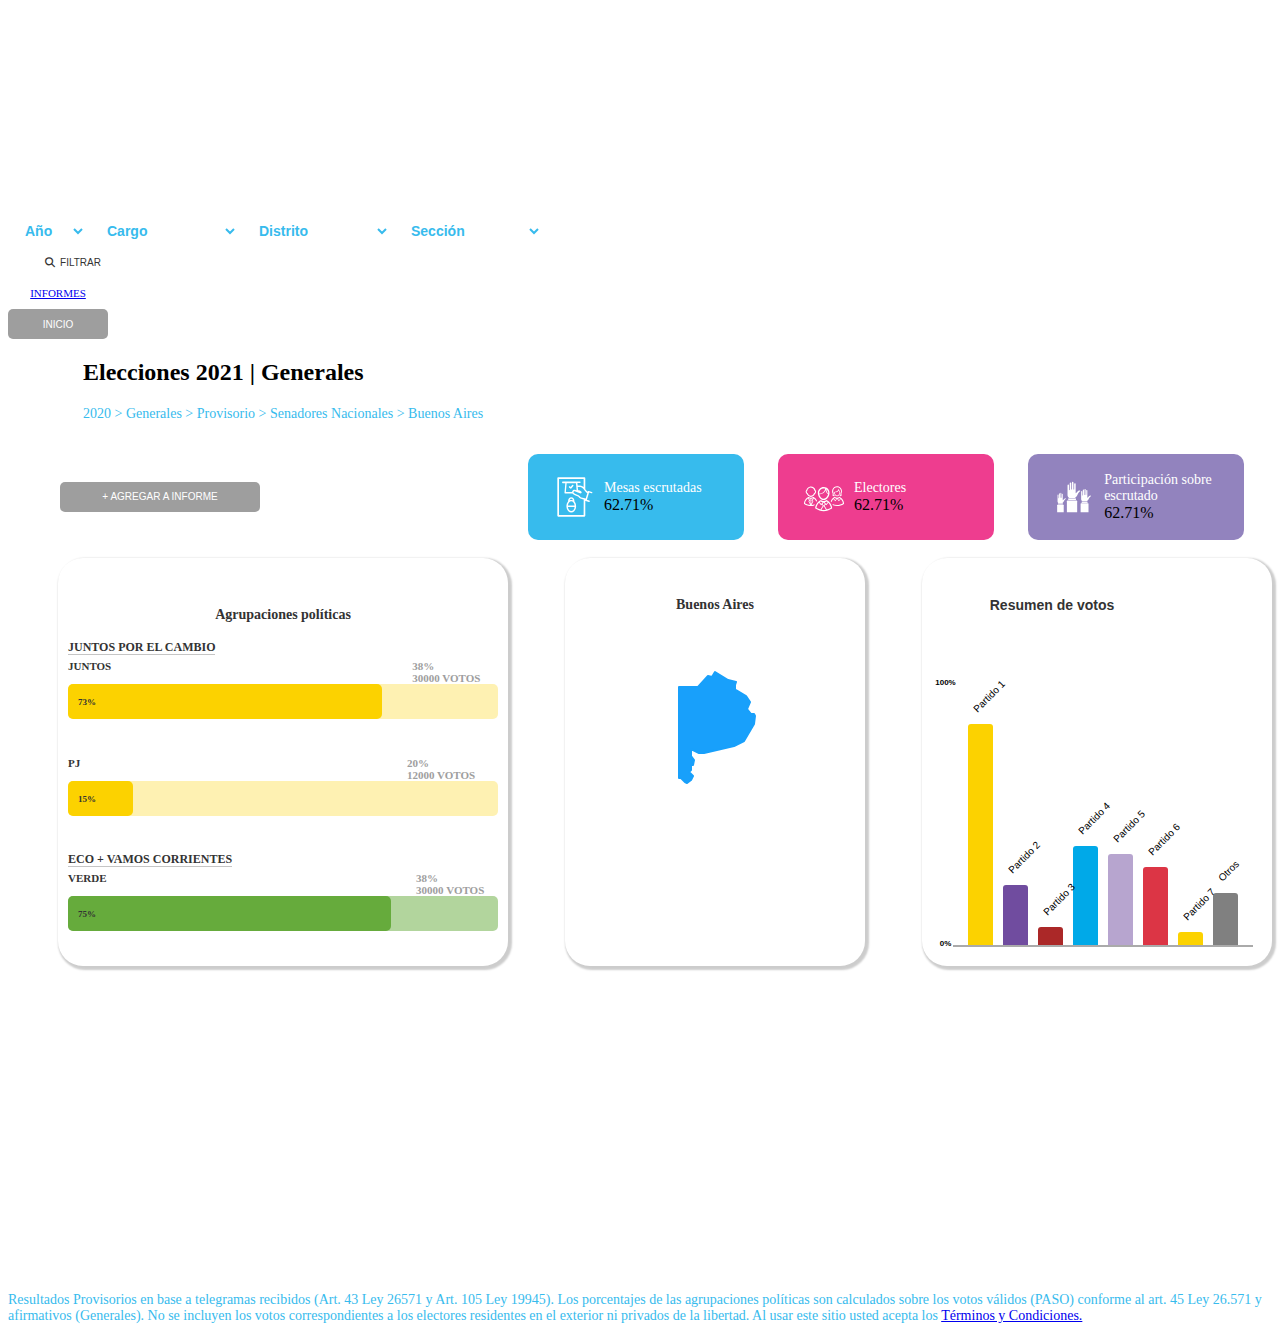
==== commit 9b07871d: "mapas2" ====
--- a/generales.html
+++ b/generales.html
@@ -11,6 +11,7 @@
     <!-- Estilos CSS -->
     <link rel="stylesheet" href="css/common.css" />
     <link rel="stylesheet" href="CSS/pages/generales.css" />
+    <script src="js/mapas.js" defer></script>
 </head>
 
 <body>
@@ -27,7 +28,6 @@
 
             <div class="desplegables">
                 <select id="filtro-año">
-                    <option selected disabled>Año</option>
                 </select>
                 <select id="filtro-cargo">
                     <option selected disabled>Cargo</option>
@@ -59,16 +59,23 @@
     <!-- Contenido principal de la página -->
     <main>
         <section id="sec-titulo">
-            <!--Seccion para agregar una palicula favorita por codigo-->
+
+            <!-- cartel para contemplar pantalla de carga -->
+
+            <div id="cartel-carga">Cargando...</div>
+
             <div class="container">
-                <div class="mensaje-1" id="men1"><i class="fa-solid fa-thumbs-up"></i>Se agregó con éxito el resultado al informe.
+                <div class="mensaje-1" id="men1"><i class="fa-solid fa-thumbs-up"></i>Se agregó con éxito el resultado
+                    al informe.
                 </div>
-                <div class="mensaje-2" id="men2"><i class="fa-solid fa-exclamation-triangle"></i>Error: Se produjo un error al
+                <div class="mensaje-2" id="men2"><i class="fa-solid fa-exclamation-triangle"></i>Error: Se produjo un
+                    error al
                     intentar agregar resultados al informe.</div>
-                <div class="mensaje-3" id="men3"><i class="fa-solid fa-exclamation"></i>La operación no se pudo completar.</div>
+                <div class="mensaje-3" id="men3"><i class="fa-solid fa-exclamation"></i>La operación no se pudo
+                    completar.</div>
             </div>
-            <h2>Elecciones 2021 | Generales</h2>
-            <p>2020 > Generales > Provisorio > Senadores Nacionales > Buenos Aires</p>
+            <h2 id="titulo-elecciones">Elecciones 2021 | Generales</h2>
+            <p id="subtitulo-elecciones">2020 > Generales > Provisorio > Senadores Nacionales > Buenos Aires</p>
 
         </section>
         <section id="sec-contenido">
@@ -135,7 +142,7 @@
 
                                     <div id="textos-recuadros">
                                         <p>Mesas escrutadas
-                                        <div id="textos-recuadros-2">62.71%</div>
+                                        <div id="1textos-recuadros-2">62.71%</div>
                                         </p>
                                     </div>
                                 </svg>
@@ -233,7 +240,7 @@
                                 </svg>
                                 <div id="textos-recuadros">
                                     <p>Electores
-                                    <div id="textos-recuadros-2">62.71%</div>
+                                    <div id="2textos-recuadros-2">62.71%</div>
                                     </p>
                                 </div>
                         </td>
@@ -296,17 +303,17 @@
                                 </svg>
                                 <div id="textos-recuadros">
                                     <p>Participación sobre escrutado
-                                    <div id="textos-recuadros-2">62.71%</div>
+                                    <div id="3textos-recuadros-2">62.71%</div>
                                     </p>
                                 </div>
                             </div>
                         </td>
                 </tr>
             </table>
-           
-                <div class="recuadros-contenedor">
-                    <div class="agrupaciones">
-                        <div class="agrupaciones-contenido">
+
+            <div class="recuadros-contenedor">
+                <div class="agrupaciones">
+                    <div class="agrupaciones-contenido">
                         <p>Agrupaciones políticas</p>
                         <p2>Juntos por el cambio</p2>
                         <br>
@@ -343,12 +350,13 @@
                                 <span class="progress-bar-text">75%</span>
                             </div>
                         </div>
-                        </div>
                     </div>
-                    
-                    <div class="mapa">
-                        <p>Buenos Aires</p>
-
+                </div>
+
+                <div class="mapa" id="mapa">
+
+                    <p id="texto-mapa">Buenos Aires</p>
+                    <div id="svgMapa">
                         <svg height="210" width="300">
                             <path class="leaflet-interactive" stroke="#18a0fb" stroke-opacity="1" stroke-width="2"
                                 stroke-linecap="round" stroke-linejoin="round" fill="#18a0fb" fill-opacity="1"
@@ -356,43 +364,44 @@
                                 d="M171 55L163 53L150 45L147 50L143 49L133 60L114 60L114 151L116 151L120 155L122 156L126 153L128 149L124 145L126 143L126 138L128 138L129 133L126 129L126 122L134 126L139 126L169 119L179 114L189 97L190 89L189 87L186 87L182 82L185 75L181 69L171 63L170 64L170 58z">
                             </path>
                         </svg>
-
                     </div>
 
-                    <div class="resumen">
-                        <div class="chart-wrap horizontal">
-
-                            <p class="title">Resumen de votos</p>
-                            <div class="grid">
-                                <div class="bar" style="--bar-value:85%;--bar-color:var(--grafica-amarillo);"
-                                    data-name="Partido 1" title="Your Blog 85%"></div>
-
-                                <div class="bar" style="--bar-value:23%;--bar-color:var(--grafica-lila);"
-                                    data-name="Partido 2" title="Medium 23%"></div>
-
-                                <div class="bar" style="--bar-value:7%;--bar-color:var(--grafica-bordo);"
-                                    data-name="Partido 3" title="Tumblr 7%"></div>
-
-                                <div class="bar" style="--bar-value:38%;--bar-color:var(--grafica-celeste);"
-                                    data-name="Partido 4" title="Facebook 38%"></div>
-
-                                <div class="bar" style="--bar-value:35%;--bar-color:var(--grafica-lila-claro);"
-                                    data-name="Partido 5" title="Youtube 35%"></div>
-
-                                <div class="bar" style="--bar-value:30%;--bar-color:var(--mensaje-usuario-rojo);"
-                                    data-name="Partido 6" title="LinkedIn 30%"></div>
-
-                                <div class="bar" style="--bar-value:5%;--bar-color:var(--grafica-amarillo);"
-                                    data-name="Partido 7" title="Twitter 5%"></div>
-
-                                <div class="bar" style="--bar-value:20%;--bar-color:var(--grafica-gris);"
-                                    data-name="Otros" title="Other 20%"></div>
-
-                            </div>
+                </div>
+
+                <div class="resumen">
+                    <div class="chart-wrap horizontal">
+
+                        <p class="title">Resumen de votos</p>
+                        <div class="grid">
+                            <div class="bar" style="--bar-value:85%;--bar-color:var(--grafica-amarillo);"
+                                data-name="Partido 1" title="Your Blog 85%"></div>
+
+                            <div class="bar" style="--bar-value:23%;--bar-color:var(--grafica-lila);"
+                                data-name="Partido 2" title="Medium 23%"></div>
+
+                            <div class="bar" style="--bar-value:7%;--bar-color:var(--grafica-bordo);"
+                                data-name="Partido 3" title="Tumblr 7%"></div>
+
+                            <div class="bar" style="--bar-value:38%;--bar-color:var(--grafica-celeste);"
+                                data-name="Partido 4" title="Facebook 38%"></div>
+
+                            <div class="bar" style="--bar-value:35%;--bar-color:var(--grafica-lila-claro);"
+                                data-name="Partido 5" title="Youtube 35%"></div>
+
+                            <div class="bar" style="--bar-value:30%;--bar-color:var(--mensaje-usuario-rojo);"
+                                data-name="Partido 6" title="LinkedIn 30%"></div>
+
+                            <div class="bar" style="--bar-value:5%;--bar-color:var(--grafica-amarillo);"
+                                data-name="Partido 7" title="Twitter 5%"></div>
+
+                            <div class="bar" style="--bar-value:20%;--bar-color:var(--grafica-gris);" data-name="Otros"
+                                title="Other 20%"></div>
+
                         </div>
                     </div>
                 </div>
-            
+            </div>
+
 
             <br>
 
--- a/CSS/pages/generales.css
+++ b/CSS/pages/generales.css
@@ -437,3 +437,18 @@
 .mensaje-1, .mensaje-2, .mensaje-3 {
     display: none;
 }
+
+
+
+#cartel-carga{
+    background-color: rgb(37, 85, 81);
+    width: 400px;
+    margin: 20px auto;
+    padding: 15px;
+    border-radius: 10px;
+    color: #FFffFF;
+    font-size: 15px;
+    font-weight: 200px;
+    text-align: center;
+    display: none;
+};
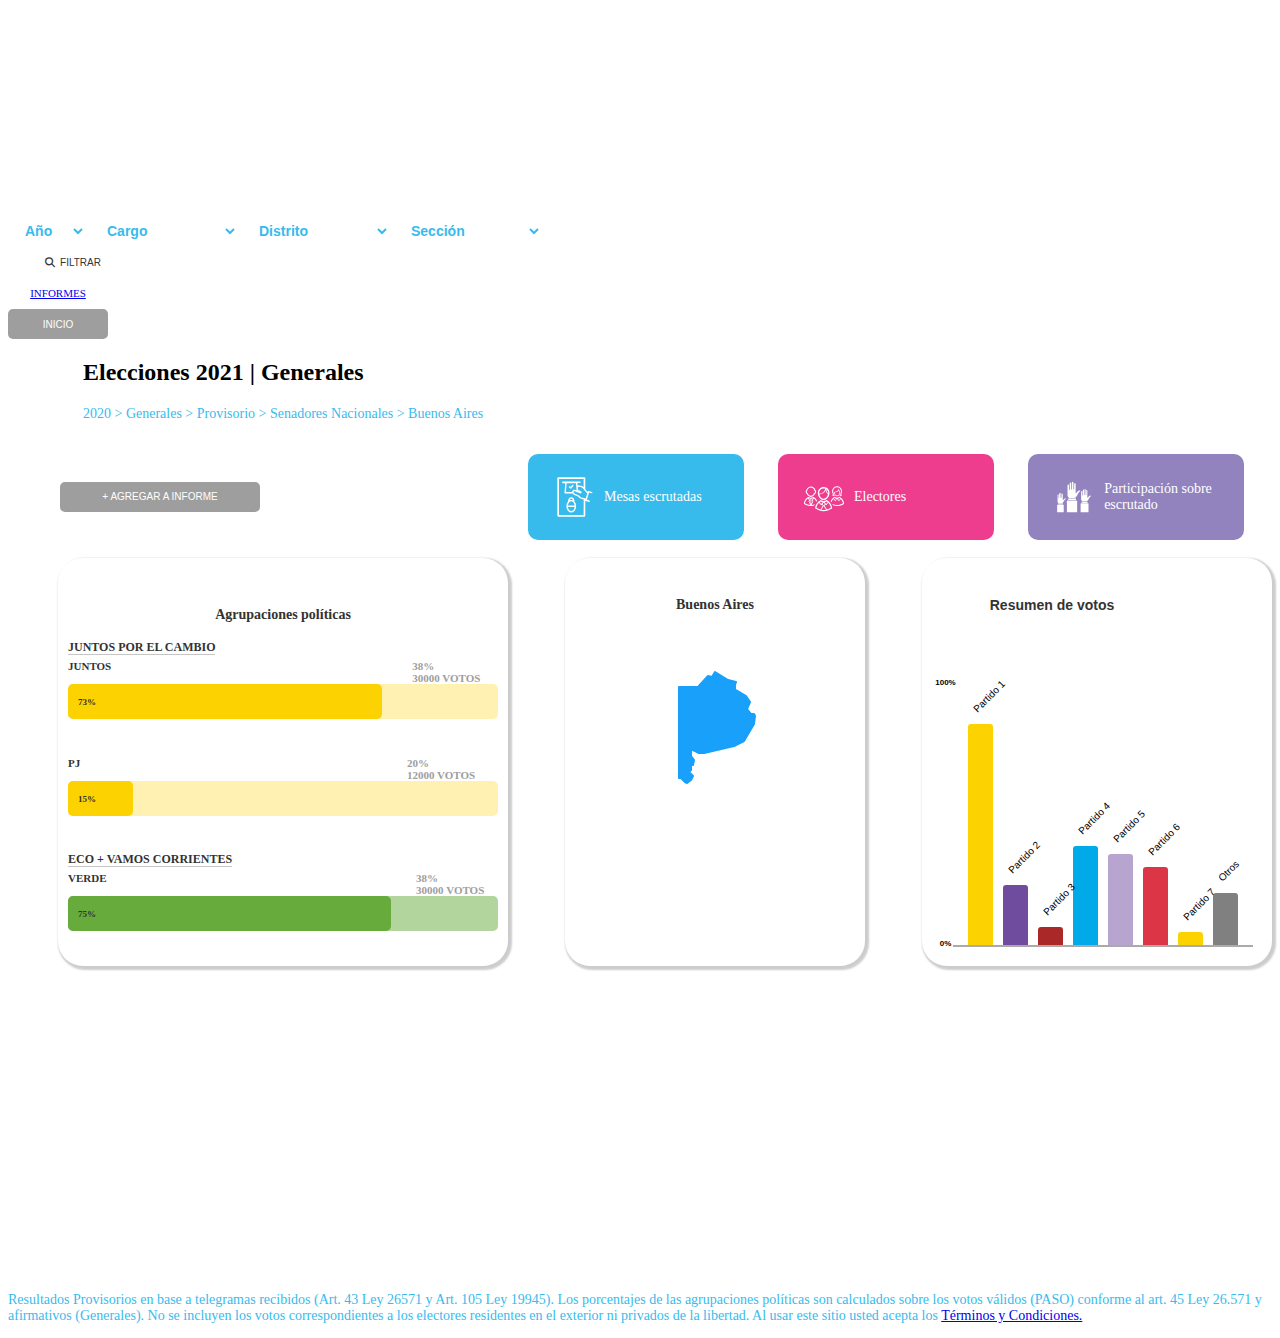
==== commit 26dc3eeb: "Parte 1.1" ====
--- a/generales.html
+++ b/generales.html
@@ -142,7 +142,7 @@
 
                                     <div id="textos-recuadros">
                                         <p>Mesas escrutadas
-                                        <div id="1textos-recuadros-2">62.71%</div>
+                                        <div id="1textos-recuadros-2" style="display: none;">62.71%</div>
                                         </p>
                                     </div>
                                 </svg>
@@ -240,7 +240,7 @@
                                 </svg>
                                 <div id="textos-recuadros">
                                     <p>Electores
-                                    <div id="2textos-recuadros-2">62.71%</div>
+                                    <div id="2textos-recuadros-2" style="display: none;">62.71%</div>
                                     </p>
                                 </div>
                         </td>
@@ -303,7 +303,7 @@
                                 </svg>
                                 <div id="textos-recuadros">
                                     <p>Participación sobre escrutado
-                                    <div id="3textos-recuadros-2">62.71%</div>
+                                    <div id="3textos-recuadros-2" style="display: none;">62.71%</div>
                                     </p>
                                 </div>
                             </div>
--- a/CSS/pages/generales.css
+++ b/CSS/pages/generales.css
@@ -452,3 +452,4 @@
     text-align: center;
     display: none;
 };
+
